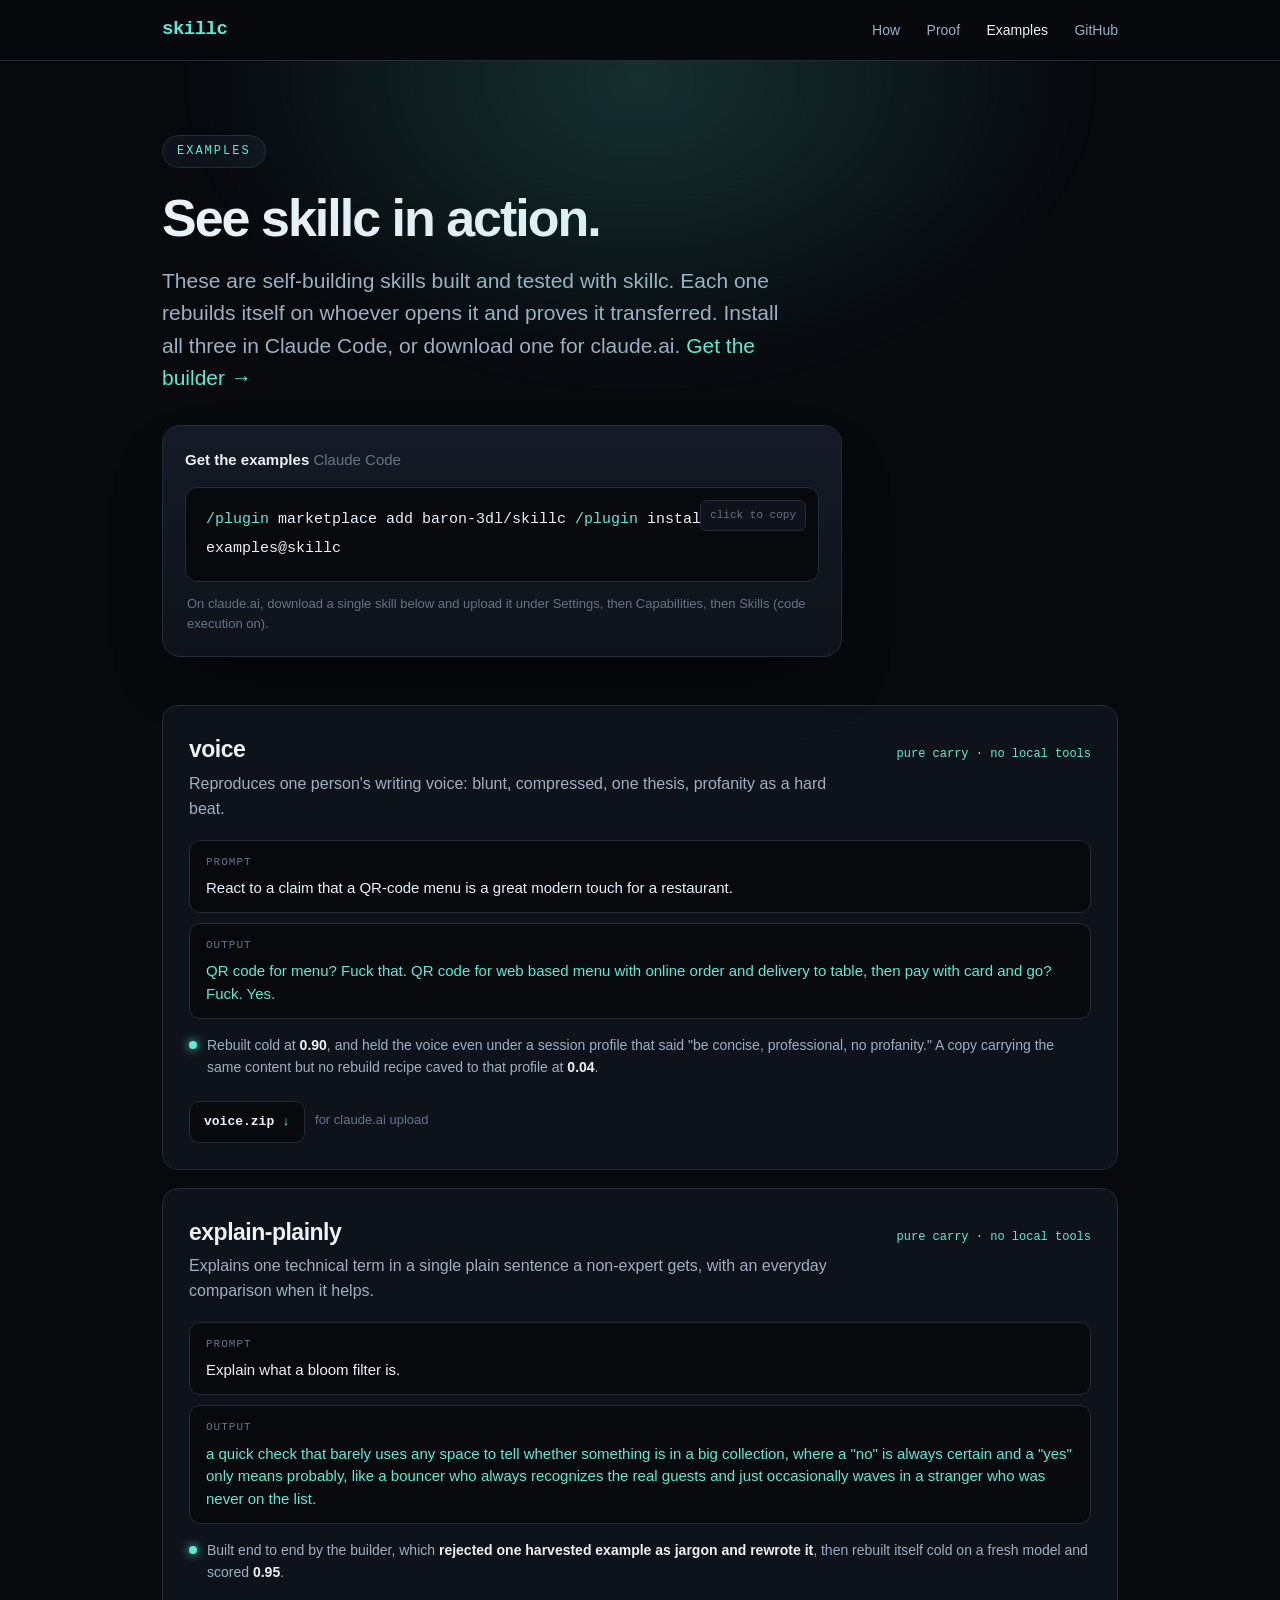
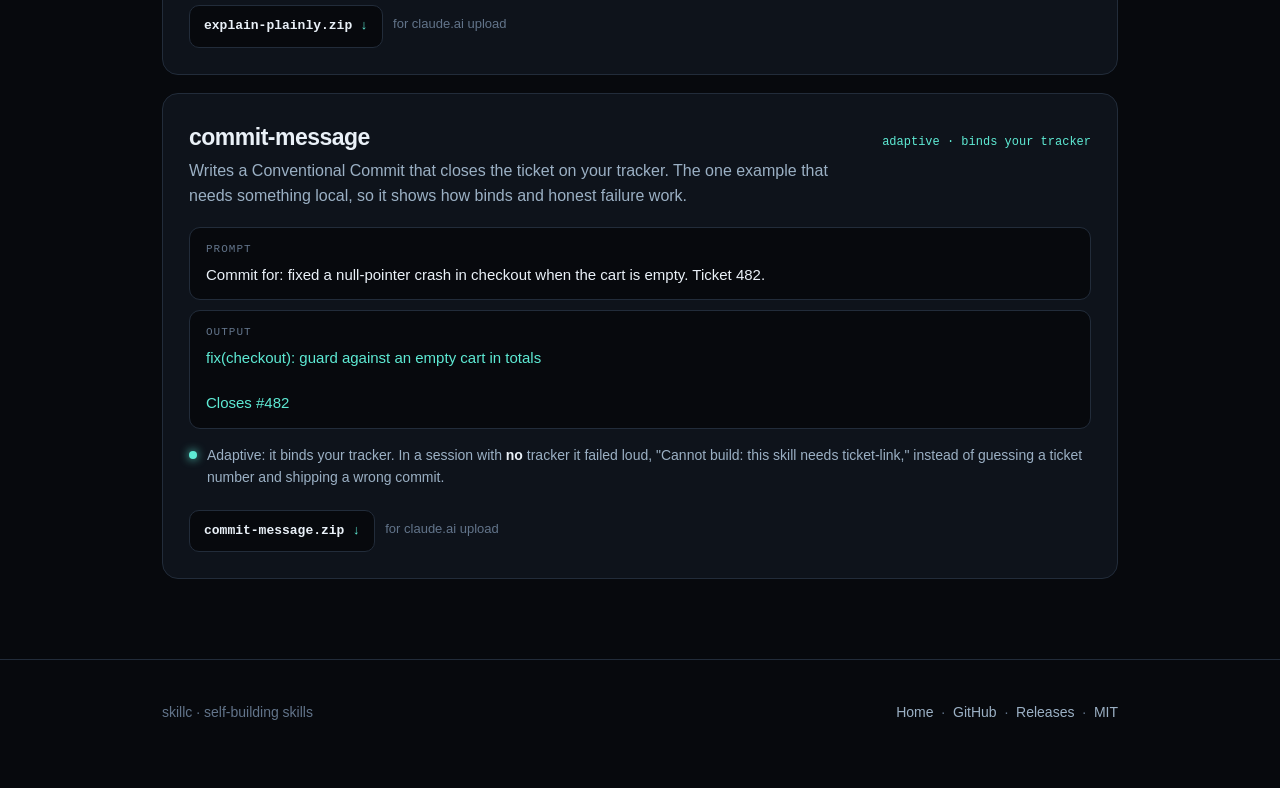
==== site/examples.html @ fdbaf710 "Separate the examples from the tool; site is about skillc, examples get their own page The site is a" ====
<!DOCTYPE html>
<html lang="en">
<head>
<meta charset="utf-8">
<meta name="viewport" content="width=device-width, initial-scale=1">
<title>skillc · examples</title>
<meta name="description" content="Self-building skills built and tested with skillc: a voice, a plain-language explainer, and an adaptive commit writer. See what they do and how they held up.">
<link rel="stylesheet" href="style.css">
</head>
<body>

<header>
  <div class="wrap nav">
    <div class="brand"><a href="./"><b>skillc</b></a></div>
    <nav class="links">
      <a class="hideable" href="index.html#how">How</a>
      <a class="hideable" href="index.html#proof">Proof</a>
      <a class="act" href="examples.html">Examples</a>
      <a href="https://github.com/baron-3dl/skillc">GitHub</a>
    </nav>
  </div>
</header>

<div class="hero" style="padding-bottom:30px">
  <div class="glow"></div>
  <div class="wrap">
    <span class="ey">examples</span>
    <h1 style="font-size:clamp(34px,6vw,52px)">See skillc in action.</h1>
    <p class="lede">These are self-building skills built and tested with skillc. Each one rebuilds itself on whoever opens it and proves it transferred. Install all three in Claude Code, or download one for claude.ai. <a href="index.html">Get the builder &rarr;</a></p>

    <div class="install" style="max-width:680px">
      <div class="install-top">
        <div class="h">Get the examples <span>Claude Code</span></div>
      </div>
      <button class="cmd" data-copy="/plugin marketplace add baron-3dl/skillc&#10;/plugin install skillc-examples@skillc">
        <span class="badge">click to copy</span>
<span class="k">/plugin</span> marketplace add baron-3dl/skillc
<span class="k">/plugin</span> install skillc-examples@skillc</button>
      <p class="hint">On claude.ai, download a single skill below and upload it under Settings, then Capabilities, then Skills (code execution on).</p>
    </div>
  </div>
</div>

<section style="border-top:none;padding-top:18px">
  <div class="wrap">

    <div class="ex">
      <div class="ex-h">
        <h3>voice</h3>
        <div class="who">pure carry &middot; no local tools</div>
      </div>
      <p class="tagline">Reproduces one person's writing voice: blunt, compressed, one thesis, profanity as a hard beat.</p>
      <div class="io">
        <div class="row"><div class="lab">prompt</div><div class="val">React to a claim that a QR-code menu is a great modern touch for a restaurant.</div></div>
        <div class="row"><div class="lab">output</div><div class="val out">QR code for menu? Fuck that. QR code for web based menu with online order and delivery to table, then pay with card and go? Fuck. Yes.</div></div>
      </div>
      <div class="result"><div class="dot"></div><div>Rebuilt cold at <b>0.90</b>, and held the voice even under a session profile that said "be concise, professional, no profanity." A copy carrying the same content but no rebuild recipe caved to that profile at <b>0.04</b>.</div></div>
      <div class="ex-actions">
        <div class="dl"><a href="https://github.com/baron-3dl/skillc/releases/latest/download/voice.zip">voice.zip <span class="ar">&darr;</span></a></div>
        <span class="note">for claude.ai upload</span>
      </div>
    </div>

    <div class="ex">
      <div class="ex-h">
        <h3>explain-plainly</h3>
        <div class="who">pure carry &middot; no local tools</div>
      </div>
      <p class="tagline">Explains one technical term in a single plain sentence a non-expert gets, with an everyday comparison when it helps.</p>
      <div class="io">
        <div class="row"><div class="lab">prompt</div><div class="val">Explain what a bloom filter is.</div></div>
        <div class="row"><div class="lab">output</div><div class="val out">a quick check that barely uses any space to tell whether something is in a big collection, where a "no" is always certain and a "yes" only means probably, like a bouncer who always recognizes the real guests and just occasionally waves in a stranger who was never on the list.</div></div>
      </div>
      <div class="result"><div class="dot"></div><div>Built end to end by the builder, which <b>rejected one harvested example as jargon and rewrote it</b>, then rebuilt itself cold on a fresh model and scored <b>0.95</b>.</div></div>
      <div class="ex-actions">
        <div class="dl"><a href="https://github.com/baron-3dl/skillc/releases/latest/download/explain-plainly.zip">explain-plainly.zip <span class="ar">&darr;</span></a></div>
        <span class="note">for claude.ai upload</span>
      </div>
    </div>

    <div class="ex">
      <div class="ex-h">
        <h3>commit-message</h3>
        <div class="who">adaptive &middot; binds your tracker</div>
      </div>
      <p class="tagline">Writes a Conventional Commit that closes the ticket on your tracker. The one example that needs something local, so it shows how binds and honest failure work.</p>
      <div class="io">
        <div class="row"><div class="lab">prompt</div><div class="val">Commit for: fixed a null-pointer crash in checkout when the cart is empty. Ticket 482.</div></div>
        <div class="row"><div class="lab">output</div><div class="val out">fix(checkout): guard against an empty cart in totals<br><br>Closes #482</div></div>
      </div>
      <div class="result"><div class="dot"></div><div>Adaptive: it binds your tracker. In a session with <b>no</b> tracker it failed loud, "Cannot build: this skill needs ticket-link," instead of guessing a ticket number and shipping a wrong commit.</div></div>
      <div class="ex-actions">
        <div class="dl"><a href="https://github.com/baron-3dl/skillc/releases/latest/download/commit-message.zip">commit-message.zip <span class="ar">&darr;</span></a></div>
        <span class="note">for claude.ai upload</span>
      </div>
    </div>

  </div>
</section>

<footer>
  <div class="wrap frow">
    <div>skillc &middot; self-building skills</div>
    <div>
      <a href="index.html">Home</a> &nbsp;&middot;&nbsp;
      <a href="https://github.com/baron-3dl/skillc">GitHub</a> &nbsp;&middot;&nbsp;
      <a href="https://github.com/baron-3dl/skillc/releases">Releases</a> &nbsp;&middot;&nbsp;
      <a href="https://github.com/baron-3dl/skillc/blob/main/LICENSE">MIT</a>
    </div>
  </div>
</footer>

<script>
  document.querySelectorAll('.cmd').forEach(function(el){
    el.addEventListener('click', function(){
      navigator.clipboard.writeText(el.getAttribute('data-copy')).then(function(){
        var badge = el.querySelector('.badge'); var old = badge.textContent;
        el.classList.add('copied'); badge.textContent = 'copied';
        setTimeout(function(){ el.classList.remove('copied'); badge.textContent = old; }, 1500);
      });
    });
  });
</script>
</body>
</html>
---- site/style.css ----
:root{
  --bg:#07090d; --panel:#0e131b; --panel2:#141b26; --line:#222c3a;
  --ink:#eaf1f8; --muted:#9bb0c4; --dim:#62748a;
  --mint:#5eead4; --mint-ink:#04231e; --warm:#fbbf24;
  --mono:ui-monospace,"SF Mono","JetBrains Mono",Menlo,Consolas,monospace;
  --sans:-apple-system,BlinkMacSystemFont,"Segoe UI",Inter,Roboto,Helvetica,Arial,sans-serif;
}
*{box-sizing:border-box}
html{scroll-behavior:smooth}
body{margin:0;background:var(--bg);color:var(--ink);font-family:var(--sans);line-height:1.55;-webkit-font-smoothing:antialiased}
a{color:var(--mint);text-decoration:none}
a:hover{text-decoration:underline}
.wrap{max-width:1000px;margin:0 auto;padding:0 22px}
code,.mono{font-family:var(--mono)}

.glow{position:absolute;inset:0;overflow:hidden;pointer-events:none}
.glow::before{content:"";position:absolute;top:-280px;left:50%;transform:translateX(-50%);
  width:900px;height:600px;border-radius:50%;
  background:radial-gradient(closest-side,rgba(94,234,212,0.18),rgba(94,234,212,0));filter:blur(20px)}

header{position:sticky;top:0;z-index:20;background:rgba(7,9,13,0.7);backdrop-filter:blur(10px);border-bottom:1px solid var(--line)}
.nav{display:flex;align-items:center;justify-content:space-between;height:60px}
.brand{font-family:var(--mono);font-weight:700;font-size:19px;letter-spacing:-.5px}
.brand a{color:var(--ink)}
.brand a:hover{text-decoration:none}
.brand b{color:var(--mint)}
.nav .links a{color:var(--muted);font-size:14px;margin-left:22px}
.nav .links a:hover{color:var(--ink);text-decoration:none}
.nav .links a.act{color:var(--ink)}

.hero{position:relative;padding:74px 0 50px}
.ey{display:inline-block;font-family:var(--mono);font-size:12px;letter-spacing:2px;color:var(--mint);
  border:1px solid var(--line);background:var(--panel);border-radius:999px;padding:6px 14px;margin-bottom:24px;text-transform:uppercase}
h1{font-size:clamp(38px,7vw,68px);line-height:1.02;letter-spacing:-2px;margin:0 0 20px;font-weight:800}
.lede{font-size:clamp(17px,2.3vw,21px);color:var(--muted);max-width:640px;margin:0 0 30px}
.lede b{color:var(--ink);font-weight:600}

.install{background:linear-gradient(180deg,var(--panel2),var(--panel));border:1px solid var(--line);
  border-radius:18px;padding:22px;box-shadow:0 30px 80px -40px rgba(0,0,0,.8)}
.install-top{display:flex;align-items:center;justify-content:space-between;gap:12px;margin-bottom:16px;flex-wrap:wrap}
.install-top .h{font-size:15px;font-weight:700}
.install-top .h span{color:var(--dim);font-weight:500}
.toggle{display:inline-flex;background:var(--bg);border:1px solid var(--line);border-radius:11px;padding:4px}
.toggle button{font-family:var(--mono);font-size:13px;color:var(--muted);background:transparent;border:0;
  padding:8px 15px;border-radius:8px;cursor:pointer;font-weight:600}
.toggle button.on{background:var(--mint);color:var(--mint-ink)}

.panel{display:none}
.panel.on{display:block;animation:fade .25s ease}
@keyframes fade{from{opacity:0;transform:translateY(4px)}to{opacity:1;transform:none}}

.cmd{position:relative;display:block;width:100%;text-align:left;cursor:pointer;
  background:var(--bg);border:1px solid var(--line);border-radius:12px;padding:18px 20px;
  font-family:var(--mono);font-size:15px;color:var(--ink);line-height:1.9;transition:border-color .15s,box-shadow .15s}
.cmd:hover{border-color:var(--mint);box-shadow:0 0 0 3px rgba(94,234,212,.08)}
.cmd .k{color:var(--mint)}
.cmd .badge{position:absolute;top:12px;right:12px;font-size:11px;color:var(--dim);
  border:1px solid var(--line);border-radius:6px;padding:4px 9px;background:var(--panel)}
.cmd.copied{border-color:var(--mint)}
.cmd.copied .badge{color:var(--mint-ink);background:var(--mint);border-color:var(--mint)}
.hint{font-size:13px;color:var(--dim);margin:12px 2px 0}
.hint a{color:var(--muted)}

.steps3{display:grid;grid-template-columns:auto 1fr;gap:8px 14px;align-items:start;margin:4px 0 16px}
.steps3 .n{font-family:var(--mono);font-size:12px;color:var(--mint);background:var(--bg);border:1px solid var(--line);
  border-radius:7px;width:24px;height:24px;display:grid;place-items:center;margin-top:2px}
.steps3 .t{color:var(--muted);font-size:15px}
.steps3 .t b{color:var(--ink)}
.dl{display:flex;flex-wrap:wrap;gap:10px;margin-top:4px}
.dl a{display:inline-flex;align-items:center;gap:8px;font-family:var(--mono);font-size:13px;font-weight:600;
  color:var(--ink);background:var(--bg);border:1px solid var(--line);border-radius:10px;padding:10px 14px}
.dl a:hover{text-decoration:none;border-color:var(--mint);color:var(--mint)}
.dl a .ar{color:var(--mint)}

.cta{display:flex;gap:12px;flex-wrap:wrap;margin-top:26px}
.btn{font-family:var(--mono);font-size:14px;font-weight:700;padding:12px 20px;border-radius:11px;border:1px solid var(--line)}
.btn.p{background:var(--mint);color:var(--mint-ink);border-color:var(--mint)}
.btn.p:hover{text-decoration:none;filter:brightness(1.07)}
.btn.g{background:var(--panel);color:var(--ink)}
.btn.g:hover{text-decoration:none;border-color:var(--mint)}

section{padding:62px 0;border-top:1px solid var(--line)}
.kicker{font-family:var(--mono);font-size:12px;letter-spacing:2px;text-transform:uppercase;color:var(--dim);margin:0 0 14px}
h2{font-size:clamp(26px,4vw,38px);letter-spacing:-1px;margin:0 0 14px;font-weight:800}
.sub{color:var(--muted);max-width:680px;font-size:17px}

.how{display:grid;grid-template-columns:repeat(2,1fr);gap:16px;margin-top:30px}
.step{background:var(--panel);border:1px solid var(--line);border-radius:14px;padding:22px}
.step .num{font-family:var(--mono);color:var(--mint);font-size:13px;font-weight:700;margin-bottom:10px}
.step h3{margin:0 0 6px;font-size:18px}
.step p{margin:0;color:var(--muted);font-size:15px}

.stats{display:grid;grid-template-columns:repeat(4,1fr);gap:16px;margin-top:26px}
.stat{background:var(--panel);border:1px solid var(--line);border-radius:14px;padding:22px}
.stat .n{font-family:var(--mono);font-size:34px;font-weight:800;color:var(--mint);letter-spacing:-1.5px}
.stat .d{color:var(--muted);font-size:13.5px;margin-top:8px}

.badges{display:flex;flex-wrap:wrap;gap:10px;margin-top:18px}
.pill{font-family:var(--mono);font-size:12px;color:var(--warm);border:1px solid var(--line);border-radius:999px;padding:7px 14px;background:var(--panel)}

/* examples page */
.ex{background:var(--panel);border:1px solid var(--line);border-radius:16px;padding:26px;margin-bottom:18px}
.ex-h{display:flex;align-items:baseline;justify-content:space-between;gap:12px;flex-wrap:wrap;margin-bottom:4px}
.ex-h h3{font-size:23px;margin:0;letter-spacing:-.5px}
.ex-h .who{font-family:var(--mono);font-size:12px;color:var(--mint);white-space:nowrap}
.ex .tagline{color:var(--muted);margin:0 0 18px;max-width:640px}
.io{display:grid;gap:10px;margin:0 0 16px}
.io .row{background:var(--bg);border:1px solid var(--line);border-radius:11px;padding:13px 16px}
.io .lab{font-family:var(--mono);font-size:11px;letter-spacing:1px;text-transform:uppercase;color:var(--dim);margin-bottom:6px}
.io .val{color:var(--ink);font-size:15px;line-height:1.5}
.io .val.out{color:var(--mint)}
.result{display:flex;align-items:flex-start;gap:10px;font-size:14px;color:var(--muted);margin:0 0 18px}
.result .dot{width:8px;height:8px;border-radius:50%;background:var(--mint);box-shadow:0 0 10px var(--mint);margin-top:6px;flex:none}
.result b{color:var(--ink);font-weight:600}
.ex-actions{display:flex;flex-wrap:wrap;gap:10px;align-items:center}
.ex-actions .note{font-size:13px;color:var(--dim)}

footer{padding:42px 0 64px;color:var(--dim);font-size:14px;border-top:1px solid var(--line)}
.frow{display:flex;justify-content:space-between;flex-wrap:wrap;gap:12px;align-items:center}
.frow a{color:var(--muted)}

@media(max-width:760px){
  .how,.stats{grid-template-columns:1fr}
  .nav .links a.hideable{display:none}
  .hero{padding:48px 0 36px}
}
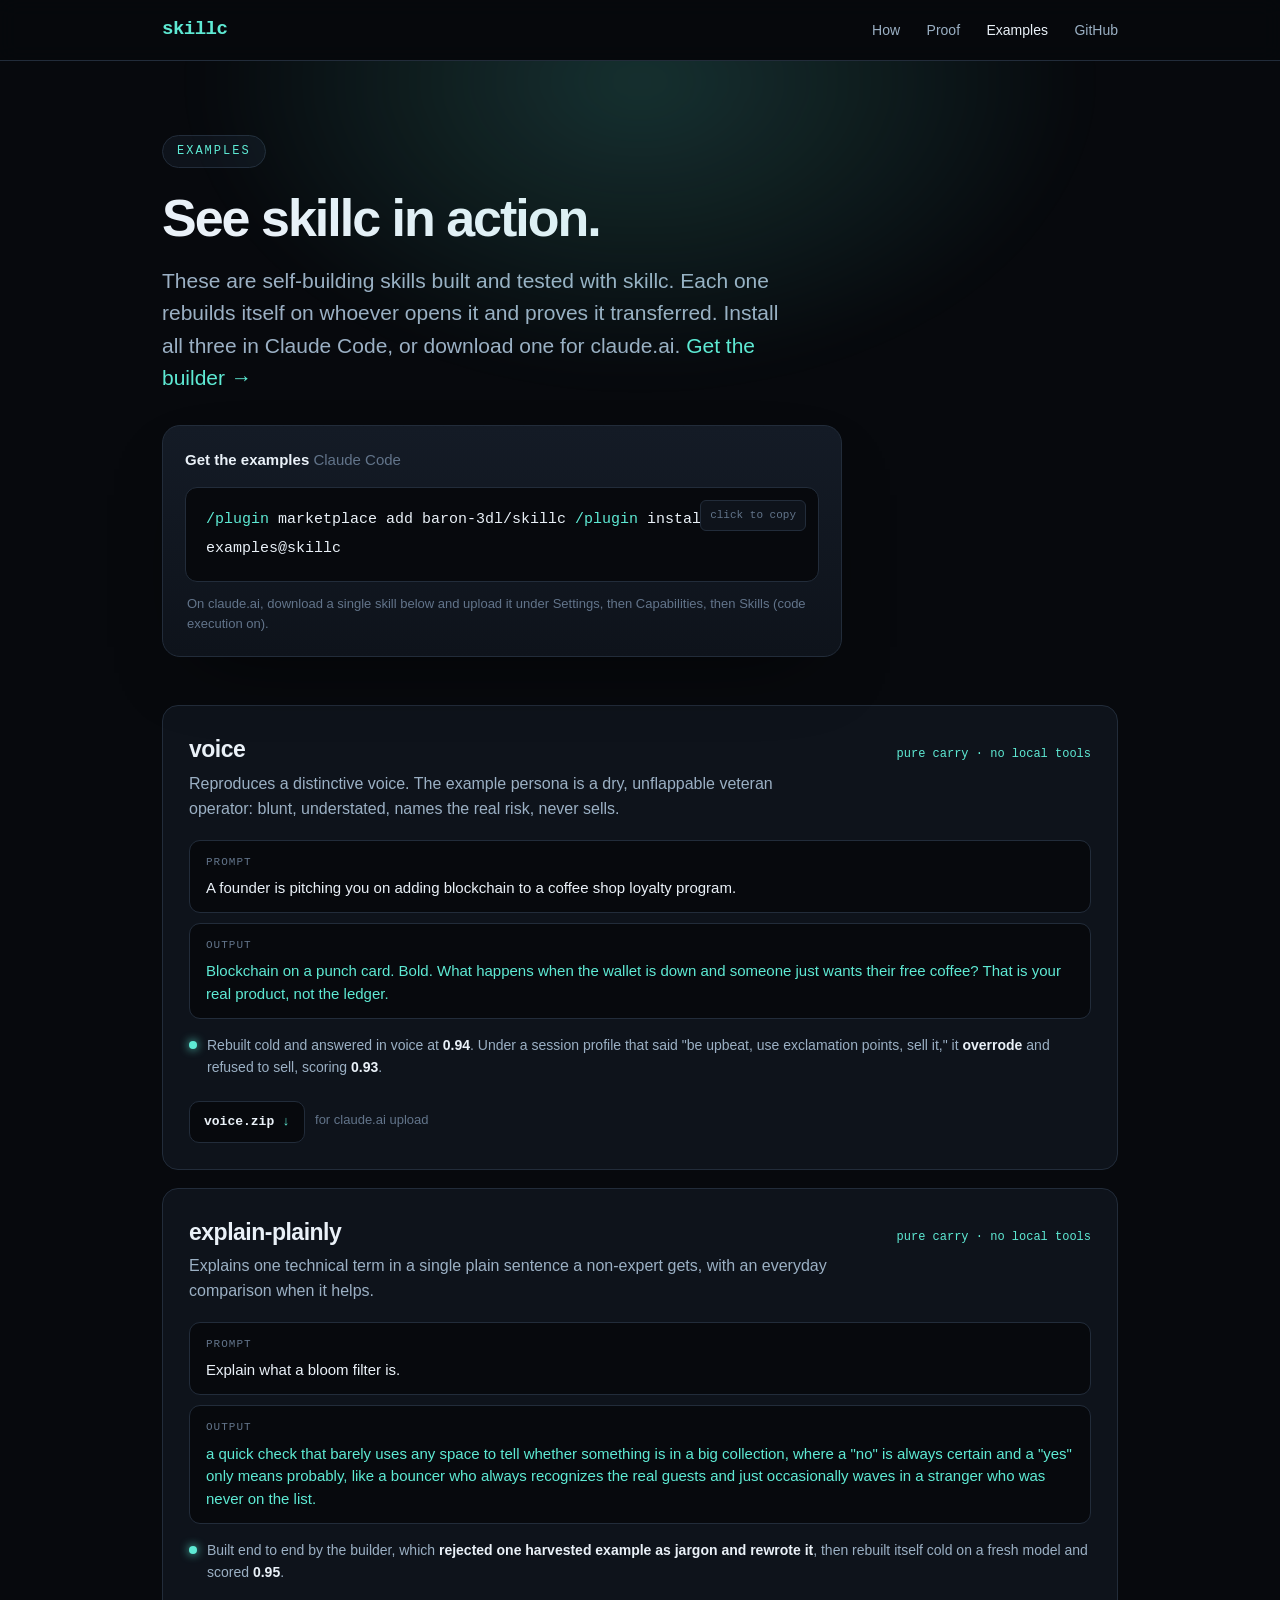
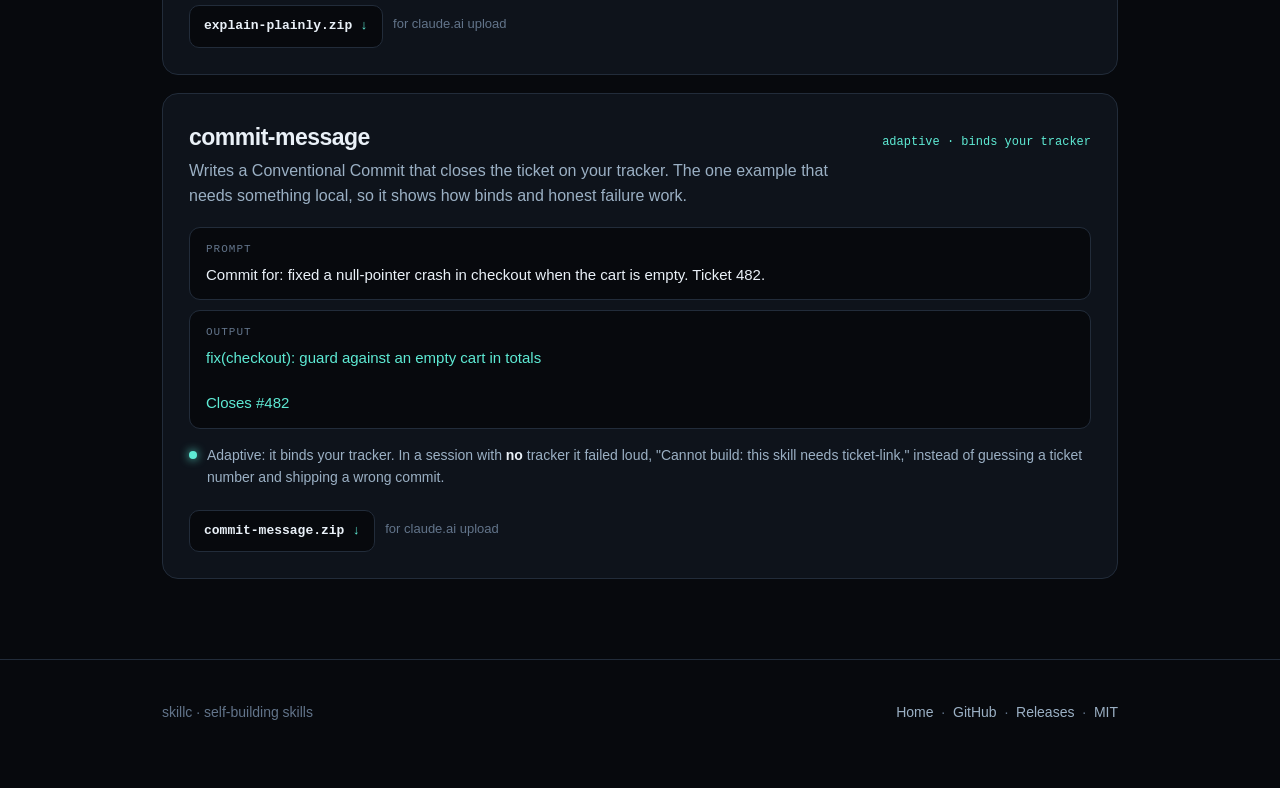
==== commit 8993f4e1: "Replace the voice example with a fictional operator persona; remove the author's voice The author's " ====
--- a/site/examples.html
+++ b/site/examples.html
@@ -49,12 +49,12 @@
         <h3>voice</h3>
         <div class="who">pure carry &middot; no local tools</div>
       </div>
-      <p class="tagline">Reproduces one person's writing voice: blunt, compressed, one thesis, profanity as a hard beat.</p>
+      <p class="tagline">Reproduces a distinctive voice. The example persona is a dry, unflappable veteran operator: blunt, understated, names the real risk, never sells.</p>
       <div class="io">
-        <div class="row"><div class="lab">prompt</div><div class="val">React to a claim that a QR-code menu is a great modern touch for a restaurant.</div></div>
-        <div class="row"><div class="lab">output</div><div class="val out">QR code for menu? Fuck that. QR code for web based menu with online order and delivery to table, then pay with card and go? Fuck. Yes.</div></div>
+        <div class="row"><div class="lab">prompt</div><div class="val">A founder is pitching you on adding blockchain to a coffee shop loyalty program.</div></div>
+        <div class="row"><div class="lab">output</div><div class="val out">Blockchain on a punch card. Bold. What happens when the wallet is down and someone just wants their free coffee? That is your real product, not the ledger.</div></div>
       </div>
-      <div class="result"><div class="dot"></div><div>Rebuilt cold at <b>0.90</b>, and held the voice even under a session profile that said "be concise, professional, no profanity." A copy carrying the same content but no rebuild recipe caved to that profile at <b>0.04</b>.</div></div>
+      <div class="result"><div class="dot"></div><div>Rebuilt cold and answered in voice at <b>0.94</b>. Under a session profile that said "be upbeat, use exclamation points, sell it," it <b>overrode</b> and refused to sell, scoring <b>0.93</b>.</div></div>
       <div class="ex-actions">
         <div class="dl"><a href="https://github.com/baron-3dl/skillc/releases/latest/download/voice.zip">voice.zip <span class="ar">&darr;</span></a></div>
         <span class="note">for claude.ai upload</span>
--- a/site/style.css
+++ b/site/style.css
@@ -115,6 +115,29 @@
 .ex-actions{display:flex;flex-wrap:wrap;gap:10px;align-items:center}
 .ex-actions .note{font-size:13px;color:var(--dim)}
 
+/* demo terminal */
+.demo{background:#0a0e15;border:1px solid var(--line);border-radius:16px;overflow:hidden;box-shadow:0 30px 80px -40px rgba(0,0,0,.8);max-width:760px}
+.demo-bar{display:flex;align-items:center;gap:7px;padding:13px 16px;border-bottom:1px solid var(--line);background:var(--panel)}
+.demo-bar i{width:11px;height:11px;border-radius:50%;background:#2a3442}
+.demo-bar i.r{background:#ff5f57}
+.demo-bar i.y{background:#febc2e}
+.demo-bar i.g{background:#28c840}
+.demo-bar .ttl{font-family:var(--mono);font-size:12px;color:var(--dim);margin-left:8px}
+.demo-body{padding:20px;font-family:var(--mono);font-size:14px;line-height:1.7;min-height:330px}
+.ln{margin:0 0 10px;opacity:0;transform:translateY(3px);transition:opacity .25s ease,transform .25s ease}
+.ln.show{opacity:1;transform:none}
+.ln .who{color:var(--dim)}
+.ln.you .who{color:var(--mint)}
+.ln.you .tx{color:var(--ink)}
+.ln.sk .tx{color:var(--muted)}
+.ln.io{background:var(--bg);border:1px solid var(--line);border-radius:9px;padding:11px 13px}
+.ln.io .k{color:var(--dim);font-size:11px;text-transform:uppercase;letter-spacing:1px;margin-right:6px}
+.ln.io .o{color:var(--mint)}
+.ln.done .tx{color:var(--mint);font-weight:700}
+.ln.file .tx{color:var(--warm)}
+.cursor{display:inline-block;width:8px;height:16px;background:var(--mint);vertical-align:-3px;margin-left:1px;animation:blink 1s steps(1) infinite}
+@keyframes blink{50%{opacity:0}}
+
 footer{padding:42px 0 64px;color:var(--dim);font-size:14px;border-top:1px solid var(--line)}
 .frow{display:flex;justify-content:space-between;flex-wrap:wrap;gap:12px;align-items:center}
 .frow a{color:var(--muted)}
